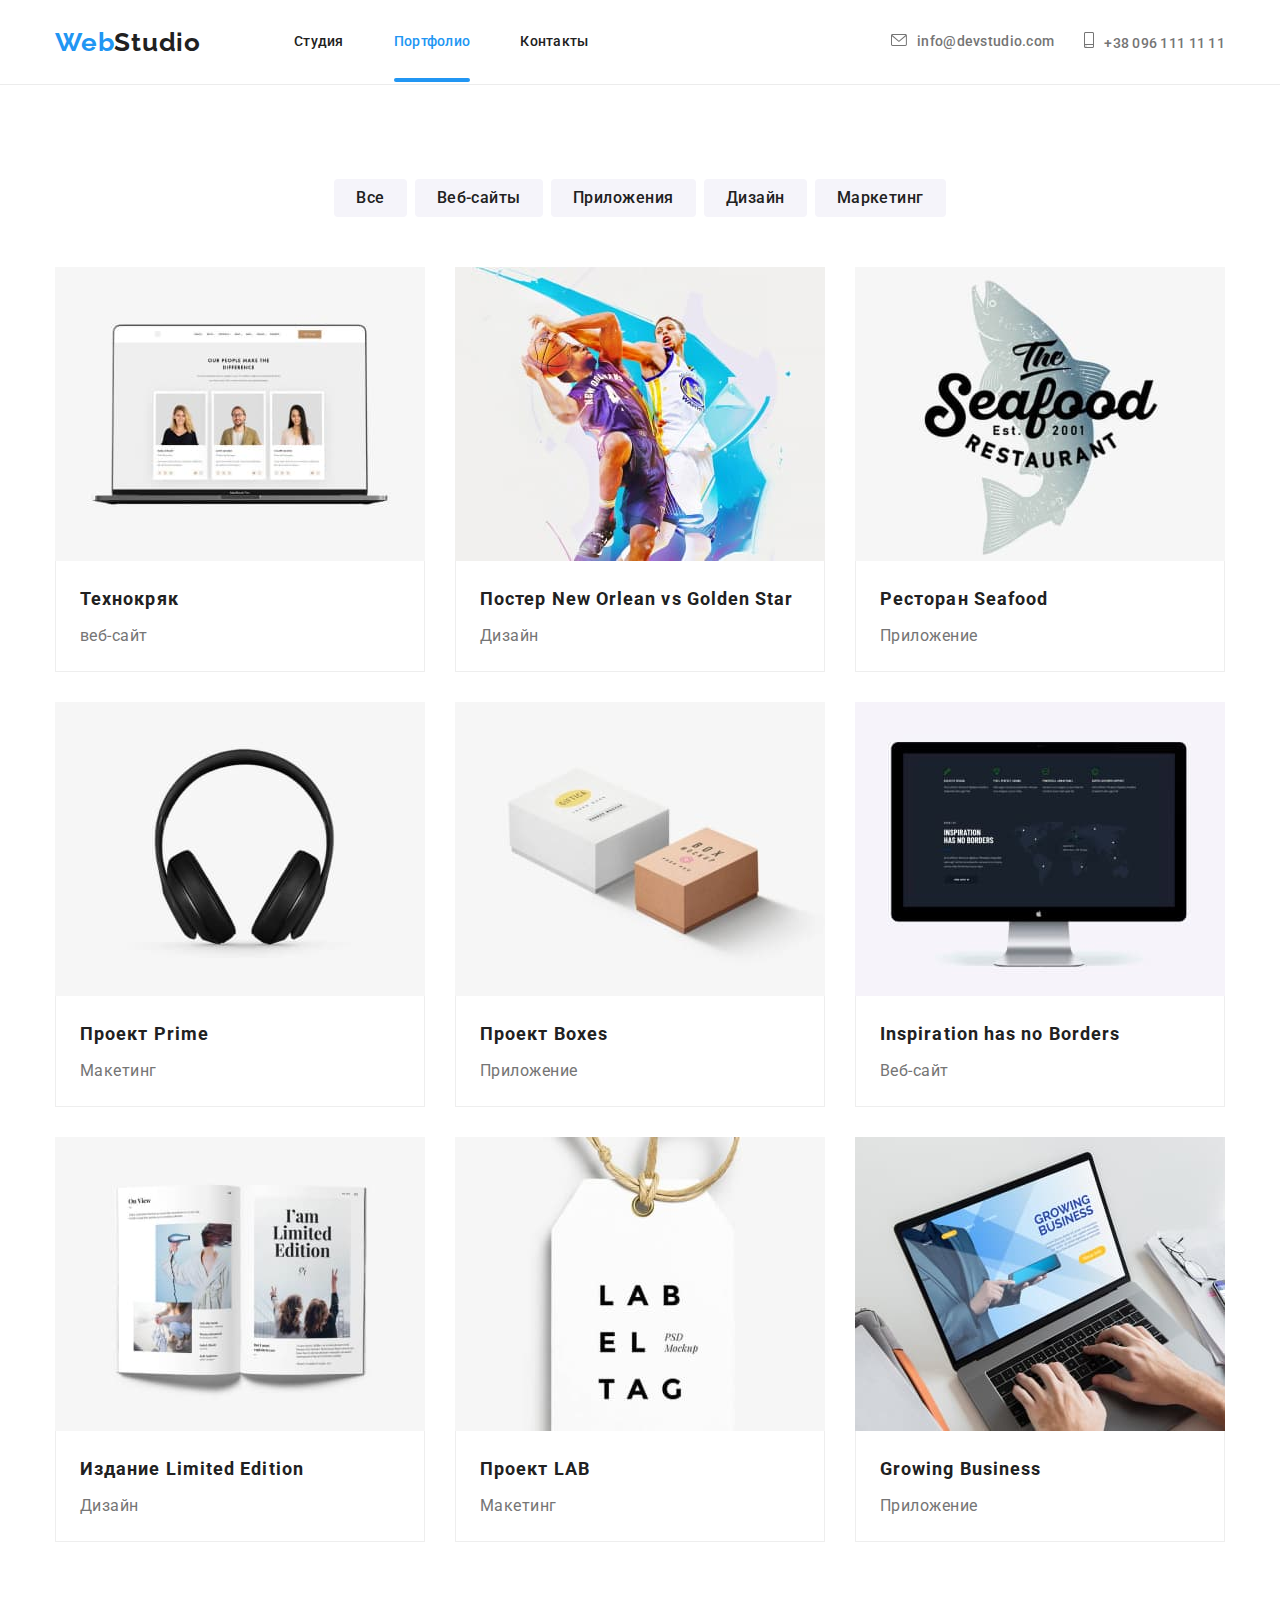
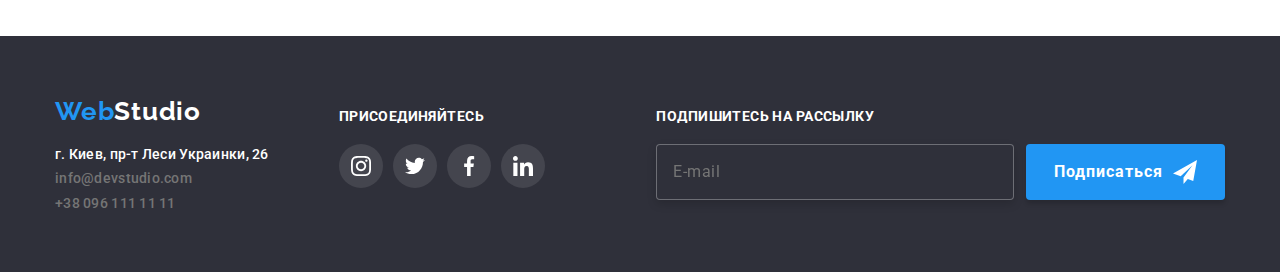
==== portfolio.html @ 9b8e06cc "добавил структуру САСС без стилей с переменными и настройками" ====
<!DOCTYPE html>
<html lang="ru">

<head>
    <meta charset="UTF-8">
    <meta name="viewport" content="width=device-width, initial-scale=1.0">
    <link rel="stylesheet" href="https://cdnjs.cloudflare.com/ajax/libs/modern-normalize/1.0.0/modern-normalize.min.css">
    <link rel="stylesheet" href="./css/styles.css">
    <link href="https://fonts.googleapis.com/css2?family=Roboto:wght@400;500;700;900&display=swap "
        rel="stylesheet">
    <link href="https://fonts.googleapis.com/css2?family=Raleway:wght@700&family=Roboto:wght@400;500;700;900&display=swap"
        rel="stylesheet">
    <title>WebStudio-portfolio</title>
</head>
<body>
    <header class="header-page">
        <div class="conteiner main-nav">
            <a href="" class="logo-web">Web<span class="logo-studio">Studio</span>
            </a>
            <nav class="nav-header">
                <ul class="nav-list">
                    <li class="item"><a class="link" href="./index.html">Студия</a></li>
                    <li class="item"><a class="link current" href="./portfolio.html">Портфолио</a></li>
                    <li class="item"><a class="link" href="">Контакты</a></li>
                </ul>
            </nav>
            <address class="address-header">
                <ul class="address-list-up">
                    <li class="item">
                        <a class="link link-mail" href="mailto:info@devstudio.com">
                            <svg class="svg-mail" width="16" height="12">
                                <use href="./icons/symbol-defs.svg#icon-envelope-1"></use>
                            </svg>info@devstudio.com
                        </a>
                    </li>
                    <li class="item">
                        <a class="link link-phone" href="tel:+380961111111">
                            <svg class="svg-phone" width="10" height="16">
                                <use href="./icons/symbol-defs.svg#icon-smartphone"></use>
                            </svg>+38 096 111 11 11
                        </a>
                    </li>
                </ul>
            </address>
        </div>
    </header>
    <main class="main-portfolio">
        <section class="section-portfolio">
            <div class="conteiner buttons">
                <h1 class="visually-hidden">Портфолио</h1>
                <ul class="btn-portfolio">
                    <li class="line-btns"><button class="btn-link" type="submit">Все</button></li>
                    <li class="line-btns"><button class="btn-link" type="submit">Веб-сайты</button></li>
                    <li class="line-btns"><button class="btn-link" type="submit">Приложения</button></li>
                    <li class="line-btns"><button class="btn-link" type="submit">Дизайн</button></li>
                    <li class="line-btns"><button class="btn-link" type="submit">Маркетинг</button></li>
                </ul>
            </div>
        
            <div class="conteiner cards">            
                <h2 class="visually-hidden">Наименование портфолио</h2>
                <ul class="portfolio-list">
                    <li class="portfolio-card">
                        <a class="card-link" href="">
                            <div class="activ-box">
                                <img src="./images/card-1.jpg" alt="технокряк" width="370" height="294">
                                <p class="img-text">Технокряк это современная площадка распространения коронавируса. Компании используют эту платформу для цифрового
                                    шпионажа и атак на защищённые сервера конкурентов.</p>
                            </div>
                            <div class="conteiner">
                                <h3 class="card-name">Технокряк</h3>
                                <p class="card-class">веб-сайт</p>
                            </div>
                        </a>
                    </li>
                    <li class="portfolio-card">
                        <a class="card-link" href="">
                            <div class="activ-box">
                                <img src="./images/card-2.jpg" alt="постер" width="370" height="294">
                                <p class="img-text">Технокряк это современная площадка распространения коронавируса. Компании используют эту платформу для цифрового
                                    шпионажа и атак на защищённые сервера конкурентов.</p>                                
                            </div>
                            <div class="conteiner">
                                <h3 class="card-name">Постер New Orlean vs Golden Star</h3>
                                <p class="card-class">Дизайн</p>
                            </div>
                        </a>
                    </li>
                    <li class="portfolio-card">
                        <a class="card-link" href="">
                            <div class="activ-box">
                                <img src="./images/card-3.jpg" alt="ресторан" width="370" height="294">
                                <p class="img-text">Технокряк это современная площадка распространения коронавируса. Компании используют эту платформу для цифрового
                                    шпионажа и атак на защищённые сервера конкурентов.</p>                                
                            </div>
                            <div class="conteiner">
                                <h3 class="card-name">Ресторан Seafood</h3>
                                <p class="card-class">Приложение</p>
                            </div>
                        </a>
                    </li>
                    <li class="portfolio-card">
                        <a class="card-link" href="">
                            <div class="activ-box">
                                <img src="./images/card-4.jpg" alt="проект-прайм" width="370" height="294">
                                <p class="img-text">Технокряк это современная площадка распространения коронавируса. Компании используют эту платформу для цифрового
                                        шпионажа и атак на защищённые сервера конкурентов.</p>                                
                            </div>
                            <div class="conteiner">
                                <h3 class="card-name">Проект Prime</h3>
                                <p class="card-class">Макетинг</p>
                            </div>
                        </a>
                    </li>
                    <li class="portfolio-card">
                        <a class="card-link" href="">
                            <div class="activ-box">
                                <img src="./images/card-5.jpg" alt="проект боксы" width="370" height="294">
                                <p class="img-text">Технокряк это современная площадка распространения коронавируса. Компании используют эту платформу для цифрового
                                        шпионажа и атак на защищённые сервера конкурентов.</p>                                
                            </div>
                            <div class="conteiner">
                                <h3 class="card-name">Проект Boxes</h3>
                                <p class="card-class">Приложение</p>
                            </div>
                        </a>
                    </li>
                    <li class="portfolio-card">
                        <a class="card-link" href="">
                            <div class="activ-box">
                                <img src="./images/card-6.jpg" alt="у вдохновения нет границ" width="370" height="294">
                                <p class="img-text">Технокряк это современная площадка распространения коронавируса. Компании используют эту платформу для цифрового
                                        шпионажа и атак на защищённые сервера конкурентов.</p>                                
                            </div>
                            <div class="conteiner">
                                <h3 class="card-name">Inspiration has no Borders</h3>
                                <p class="card-class">Веб-сайт</p>
                            </div>
                        </a>
                    </li>
                    <li class="portfolio-card">
                        <a class="card-link" href="">
                            <div class="activ-box">
                                <img src="./images//card-7.jpg" alt="ограниченое издание" width="370" height="294">
                                <p class="img-text">Технокряк это современная площадка распространения коронавируса. Компании используют эту платформу для цифрового
                                        шпионажа и атак на защищённые сервера конкурентов.</p>                                
                            </div>
                            <div class="conteiner">
                                <h3 class="card-name">Издание Limited Edition</h3>
                                <p class="card-class">Дизайн</p>
                            </div>
                        </a>
                    </li>
                    <li class="portfolio-card">
                        <a class="card-link" href="">
                            <div class="activ-box">
                                <img src="./images/card-8.jpg" alt="проект леб" width="370" height="294">
                                <p class="img-text">Технокряк это современная площадка распространения коронавируса. Компании используют эту платформу для цифрового
                                  шпионажа и атак на защищённые сервера конкурентов.</p>                                
                            </div>
                            <div class="conteiner">
                                <h3 class="card-name">Проект LAB</h3>
                                <p class="card-class">Макетинг</p>
                            </div>
                        </a>
                    </li>
                    <li class="portfolio-card">
                        <a class="card-link" href="">
                            <div class="activ-box">
                                <img src="./images/card-9.jpg" alt="растущий бизнес" width="370" height="294">
                                <p class="img-text">Технокряк это современная площадка распространения коронавируса. Компании используют эту платформу для цифрового
                                 шпионажа и атак на защищённые сервера конкурентов.</p>                                
                            </div>
                            <div class="conteiner">
                                <h3 class="card-name">Growing Business</h3>
                                <p class="card-class">Приложение</p>
                            </div>
                        </a>
                    </li>            
                </ul>
            </div>        
        </section>
    </main>
    <footer class="footer-page">
        <div class="conteiner underground">
            <div class="footer-address">
                <a href="" class="logo-web">Web<span class="footer-logo-studio">Studio</span>
                </a>
                <address>
                    <ul class="address-list">
                        <li class="item"><a class="link map" href="">г. Киев, пр-т Леси Украинки, 26</a></li>
                        <li class="item"><a class="link" href="mailto:info@devstudio.com">info@devstudio.com</a></li>
                        <li class="item"><a class="link" href="tel:+380961111111">+38 096 111 11 11</a></li>
                    </ul>
                </address>
            </div>
            <div class="join">
                <b class="invitation">Присоединяйтесь</b>
                <ul class="social-list">
                    <li class="social-item">
                        <a class="social-link-footer" href="">
                            <svg class="social-icons" width="20" height="20">
                                <use href="./icons/symbol-defs.svg#icon-instagram-2"></use>
                            </svg>
                        </a>
                    </li>
                    <li class="social-item">
                        <a class="social-link-footer" href="">
                            <svg class="social-icons" width="20" height="20">
                                <use href="./icons/symbol-defs.svg#icon-twitter-2"></use>
                            </svg>
                        </a>
                    </li>
                    <li class="social-item">
                        <a class="social-link-footer" href="">
                            <svg class="social-icons" width="20" height="20">
                                <use href="./icons/symbol-defs.svg#icon-facebook-2"></use>
                            </svg>
                        </a>
                    </li>
                    <li class="social-item">
                        <a class="social-link-footer" href="">
                            <svg class="social-icons" width="20" height="20">
                                <use href="./icons/symbol-defs.svg#icon-linkedin-2"></use>
                            </svg>
                        </a>
                    </li>
                </ul>
            </div>
            <form action="" class="footer-form" method="">
                <label for="footer-email"><b class="invitation">Подпишитесь на рассылку</b></label>
                <div class="footer-box-send">
                    <input type="email" name="footer-email" id="footer-email" placeholder="E-mail">
                    <button type="submit" class="btn-send">Подписаться
                        <svg class="send-icon" width="24" height="24">
                            <use href="./icons/symbol-defs.svg#icon-send"></use>
                        </svg>
                    </button>
                </div>
            </form>
        </div>
    </footer>
</body>

</html>
---- css/styles.css ----
* {
  margin: 0;
  padding: 0;
}
a {
  text-decoration: none;
}
ul {
  padding: 0;
  margin: 0;
  list-style: none;
}

img {
  display: block;
  max-width: 100%;
  height: auto;
}

body {
  font-family: "Roboto", sans-serif;
  font-weight: 400;
  font-style: normal;
  background: var(--text-color-white);
}
:root {
  --text-color-white: #ffffff;
  --text-color-black: #212121;
  --text-color-grey: #757575;
  --text-color-accent: #2196f3;
  --background-central-body: #e5e5e5;
  --background-footer: #2f303a;
  --icon-color: #afb1b8;
  --secondary-bg-color: #f5f4fa;
  --timing-function: 250ms cubic-bezier(0.4, 0, 0.2, 1);
}

.conteiner {
  width: 1200px;
  margin-left: auto;
  margin-right: auto;
  padding-left: 15px;
  padding-right: 15px;
  /* outline: 2px solid tomato; */
}

/* header */

.header-page {
  display: flex;
  background: var(--text-color-white);
  border-bottom: 1px solid #ececec;
}
.main-nav {
  display: flex;
  align-items: center;
}

/* navigatsiya */

.nav-list {
  display: flex;
  margin-left: 93px;
}
.nav-list .link:hover,
.nav-list .link:focus {
  color: var(--text-color-accent);
  transition: var(--timing-function);
}
.item {
  display: block;
}
.nav-list .item {
  position: relative;
}
.nav-list .item:not(:last-child) {
  margin-right: 50px;
}
.nav-list .link {
  display: block;
  padding-top: 32px;
  padding-bottom: 32px;
  color: var(--text-color-black);
  font-family: "Roboto", sans-serif;
  font-weight: 500;
  font-size: 14px;
  line-height: 1.14;
  letter-spacing: 0.02em;
}
.nav-list .current {
  color: var(--text-color-accent);
}
.nav-list .current::after {
  content: "";
  position: absolute;
  bottom: 0;
  left: 0;
  width: 100%;
  height: 4px;
  background: #2196f3;
  border-radius: 2px;
}

/* adresnaya */

.address-header {
  margin-left: auto;
}
.address-list-up {
  display: flex;
  align-items: center;
}

.address-list-up .item:not(:last-child) {
  margin-right: 30px;
}
.address-list-up .link {
  padding-top: 32px;
  padding-bottom: 32px;
}
.address-list .link,
.address-list-up .link {
  display: block;
  color: var(--text-color-grey);
  font-family: "Roboto", sans-serif;
  font-weight: 500;
  font-style: normal;
  font-size: 14px;
  line-height: 1.14;
  letter-spacing: 0.02em;
}
.address-list-up .link:hover,
.address-list-up .link:focus {
  color: var(--text-color-accent);
  transition: var(--timing-function);
  font-style: normal;
}
.svg-mail,
.svg-phone {
  padding: 0;
  border: none;
  fill: currentColor;
  margin-right: 10px;
  vertical-align: auto;
}

/* footer */

.footer-page {
  display: flex;
  background: var(--background-footer);
  padding-top: 60px;
  padding-bottom: 60px;
}
.underground {
  display: flex;
}
.logo-web {
  font-family: "Raleway", sans-serif;
  font-weight: bold;
  font-size: 26px;
  line-height: 1.19;
  color: var(--text-color-accent);
  letter-spacing: 0.03em;
}
.logo-studio {
  font-family: "Raleway", sans-serif;
  font-weight: bold;
  font-size: 26px;
  line-height: 1.19;
  color: var(--text-color-black);
  letter-spacing: 0.03em;
}
.footer-address .logo-web {
  display: block;
  margin-bottom: 20px;
}
.invitation {
  display: inline-block;
  margin-bottom: 20px;
  padding-top: 12px;
  color: var(--text-color-white);
  font-family: Roboto;
  font-weight: 700;
  font-style: normal;
  font-size: 14px;
  line-height: 1.17;
  letter-spacing: 0.03em;
  text-transform: uppercase;
}
.social-list {
  display: flex;
  justify-content: space-between;
  width: 206px;
}

.social-link-footer {
  display: flex;
  justify-content: center;
  align-items: center;
  width: 44px;
  height: 44px;
  color: var(--text-color-white);
  background-color: rgba(255, 255, 255, 0.1);
  border-radius: 50%;
}
.social-link-footer:hover,
.social-link-footer:focus {
  transition: var(--timing-function);
  background: var(--text-color-accent);
}
.social-icons {
  fill: currentColor;
}

.address-list .item:not(:last-child) {
  margin-bottom: 9px;
}
.address-list .map {
  color: #ffffff;
}
.footer-logo-studio {
  font-family: "Raleway", sans-serif;
  font-weight: bold;
  font-size: 26px;
  line-height: 1.19;
  color: var(--text-color-white);
  letter-spacing: 0.03em;
}
.footer-address {
  margin-right: 70px;
}
.footer-form {
  margin-left: auto;
  display: flex;
  flex-direction: column;
}
.footer-box-send {
  display: flex;
}
.btn-send {
  display: flex;
  text-align: center;
  align-items: center;
  margin-left: 12px;
  padding: 13px 28px;
  background: var(--text-color-accent);
  box-shadow: 0px 4px 4px rgba(0, 0, 0, 0.15);
  border-radius: 4px;
  border: none;
  color: var(--text-color-white);
  font-family: Roboto;
  font-style: normal;
  font-weight: bold;
  font-size: 16px;
  line-height: 1.87;
  letter-spacing: 0.06em;
}
.btn-send:hover {
  transition: transform var(--timing-function);
  background-color: #188ce8;
}
.send-icon {
  fill: var(--text-color-white);
  margin-left: 10px;
}
.footer-box-send input {
  display: flex;
  width: 358px;
  padding: 15px 16px;
  border: 1px solid rgba(255, 255, 255, 0.3);
  box-sizing: border-box;
  filter: drop-shadow(0px 4px 4px rgba(0, 0, 0, 0.15));
  border-radius: 4px;
  font-family: Roboto;
  font-style: normal;
  font-weight: normal;
  font-size: 16px;
  line-height: 1.25;
  align-items: center;
  letter-spacing: 0.03em;
  color: rgba(255, 255, 255, 0.6);
  background-color: var(--background-footer);
}
/* hero */

.hero {
  /* max-width: 1600px; */
  height: 600px;
  background: #2f303a;
  background-image: linear-gradient(
      to right,
      rgba(47, 48, 58, 0.4),
      rgba(47, 48, 58, 0.4)
    ),
    url(../images/hero-bg.jpg);
  background-size: cover;
  background-repeat: no-repeat;
  background-position: center;
}
.hero > .conteiner {
  text-align: center;
  height: 600px;
  padding-top: 200px;
  padding-bottom: 200px;
}
.hero-titel {
  font-weight: 900;
  font-size: 44px;
  line-height: 1.36;
  color: var(--text-color-white);
  margin-bottom: 30px;
  letter-spacing: 0.06em;
  text-transform: uppercase;
}
.hero-but {
  font-weight: bold;
  font-size: 16px;
  line-height: 1.87;
  text-align: center;
  letter-spacing: 0.06em;
  color: rgba(255, 255, 255, 1);
  padding: 10px 32px;
  background-color: var(--text-color-accent);
  box-shadow: 0px 4px 4px rgba(0, 0, 0, 0.15);
  border-radius: 4px;
  border: none;
}
.hero-but:hover {
  transition: var(--timing-function);
  color: var(--text-color-black);
  background: #f5f4fa;
  border: none;
  border-radius: 4px;
}

/* central content */
.about {
  background: var(--text-color-white);
}
.about > .conteiner {
  padding-top: 94px;
}
.about-list {
  display: flex;
  justify-content: space-between;
}
.about-icons {
  background-color: var(--secondary-bg-color);
  margin-bottom: 30px;
  height: 120px;
  display: flex;
  align-items: center;
  justify-content: center;
}
.about-properties {
  margin-bottom: 10px;
  width: 270px;
  font-weight: bold;
  font-size: 14px;
  line-height: 1.14;
  letter-spacing: 0.03em;
  text-transform: uppercase;
  color: var(--text-color-black);
}
.properties {
  width: 270px;
  font-weight: normal;
  font-size: 14px;
  line-height: 1.71;
  letter-spacing: 0.03em;
  color: var(--text-color-grey);
}
.visually-hidden {
  position: absolute;
  width: 1px;
  height: 1px;
  margin: -1px;
  border: 0;
  padding: 0;
  white-space: nowrap;
  clip-path: inset(100%);
  clip: rect(0 0 0 0);
  overflow: hidden;
}

.working {
  background: var(--text-color-white);
}
.working-list-img {
  display: flex;
  justify-content: space-between;
}
.working-item {
  position: relative;
}
.line-name {
  position: absolute;
  bottom: 0;
  width: 100%;
  padding: 27px 15px;
  background: rgba(47, 48, 58, 0.8);
}
.line-name h3 {
  font-style: normal;
  font-weight: bold;
  font-size: 14px;
  line-height: 1.14;
  text-align: center;
  letter-spacing: 0.03em;
  text-transform: uppercase;
  color: #ffffff;
}
.working > .conteiner {
  padding-top: 94px;
  padding-bottom: 94px;
}
.section-name {
  padding-bottom: 50px;
  color: var(--text-color-black);
  font-weight: 500;
  font-size: 36px;
  line-height: 1.16;
  text-align: center;
  letter-spacing: 0.03em;
}
.team-card {
  background: var(--text-color-white);
  box-shadow: 0px 1px 3px rgba(0, 0, 0, 0.12), 0px 1px 1px rgba(0, 0, 0, 0.14),
    0px 2px 1px rgba(0, 0, 0, 0.2);
  border-radius: 0px 0px 4px 4px;
  width: 270px;
}
.team-list {
  display: flex;
  justify-content: space-between;
}
.content-card > h3 {
  margin-bottom: 10px;
  font-weight: 500;
  font-size: 16px;
  line-height: 1.18;
  text-align: center;
  letter-spacing: 0.03em;
  color: var(--text-color-black);
}
.content-card > p {
  margin-bottom: 16px;
  font-weight: normal;
  font-size: 16px;
  line-height: 1.18;
  text-align: center;
  letter-spacing: 0.03em;
  color: var(--text-color-grey);
}
.team {
  background: #f5f4fa;
}
.content-card {
  padding: 30px 32px;
}
.social-list-card {
  display: flex;
  justify-content: space-between;
}
.social-link {
  display: flex;
  justify-content: center;
  align-items: center;
  width: 44px;
  height: 44px;
  color: var(--icon-color);
  border-radius: 50%;
}
.social-item .social-link:hover,
.social-item .social-link:focus {
  transition: var(--timing-function);
  background: var(--text-color-accent);
  color: var(--text-color-white);
}
.svg-link-card {
  fill: currentColor;
}
.svg-link-card:hover {
  transition: var(--timing-function);
  fill: currentColor;
}
.team .conteiner {
  padding-bottom: 94px;
  padding-top: 94px;
}

/* our clients */

.clients {
  background: var(--text-color-white);
  width: 100%;
}
.clients .conteiner {
  padding-bottom: 94px;
  padding-top: 94px;
}

/* clients */

.list-clients {
  display: flex;
  flex-wrap: wrap;
}
.item-clients {
  width: 170px;
  height: 90px;
  margin-right: 30px;
}
.item-clients:last-child {
  margin-right: 0px;
}
.link-clients {
  display: flex;
  align-items: center;
  justify-content: center;
  width: 100%;
  height: 100%;
  color: var(--icon-color);
  border: 1px solid var(--icon-color);
  border-radius: 4px;
}
.link-clients:hover,
.link-clients:focus {
  transition: var(--timing-function);
  color: var(--text-color-accent);
  border: 1px solid var(--text-color-accent);
}
.clients-ikon {
  fill: currentColor;
}

/* portfolio pege */

.main-portfolio {
  background: var(--text-color-white);
}
.buttons {
  padding-top: 94px;
  padding-bottom: 50px;
}
.cards {
  padding-bottom: 94px;
}

/* conteiner buttons */

.btn-portfolio {
  display: flex;
  justify-content: center;
}
.line-btns:not(:last-child) {
  margin-right: 8px;
}
.btn-link {
  display: inline-block;
  font-family: Roboto;
  font-style: normal;
  background: #f5f4fa;
  padding: 6px 22px;
  border: none;
  border-radius: 4px;
  font-weight: 500;
  font-size: 16px;
  line-height: 1.62;
  text-align: center;
  letter-spacing: 0.03em;
  color: var(--text-color-black);
}
.btn-link:hover {
  background: #2196f3;
  box-shadow: 0px 3px 1px rgba(0, 0, 0, 0.1), 0px 1px 2px rgba(0, 0, 0, 0.08),
    0px 2px 2px rgba(0, 0, 0, 0.12);
  transition: var(--timing-function);
  border-radius: 4px;
  font-weight: 500;
  font-size: 16px;
  line-height: 1.62;
  text-align: center;
  letter-spacing: 0.03em;
  color: var(--text-color-white);
}

/* conteiner-card */

.portfolio-list {
  position: relative;
  display: flex;
  flex-wrap: wrap;
  margin: -15px;
}
.portfolio-card {
  margin: 15px;
}
.portfolio-card:hover,
.portfolio-card:focus {
  transition: var(--timing-function);
  box-shadow: 0px 1px 1px rgba(0, 0, 0, 0.12), 0px 4px 4px rgba(0, 0, 0, 0.06),
    1px 4px 6px rgba(0, 0, 0, 0.16);
}

.portfolio-card .conteiner {
  background: #ffffff;
  border-left: 1px solid #eeeeee;
  border-bottom: 1px solid #eeeeee;
  border-right: 1px solid #eeeeee;
  width: 370px;
  padding: 20px 24px;
  margin: 0px;
}

.activ-box .img-text {
  position: absolute;
  transform: translateY(100%);
  transition: transform var(--timing-function);
  top: 0;
  left: 0;
  width: 100%;
  height: 100%;
  opacity: 0;
  padding: 63px 24px;
  margin: 0;
  font-family: Roboto;
  font-style: normal;
  font-weight: normal;
  font-size: 18px;
  line-height: 1.55;
  letter-spacing: 0.03em;
  color: #ffffff;
  background-color: rgba(33, 150, 243, 0.9);
}
.activ-box {
  display: block;
  position: relative;
  overflow: hidden;
}
.conteiner > .card-name {
  font-weight: bold;
  font-size: 18px;
  line-height: 2;
  letter-spacing: 0.06em;
  color: var(--text-color-black);
  margin-bottom: 4px;
}
.conteiner > .card-class {
  font-weight: normal;
  font-size: 16px;
  line-height: 1.87;
  letter-spacing: 0.03em;
  color: var(--text-color-grey);
}
.card-link:hover .img-text {
  transform: translateY(0);
  overflow: hidden;
  opacity: 1;
  transition: transform var(--timing-function);
}
.card-link .conteiner {
  position: relative;
}

/* modal-windows */

.backdrop {
  position: fixed;
  top: 0;
  left: 0;

  background: rgba(0, 0, 0, 0.2);
  width: 100%;
  height: 100%;
}
.backdrop.is-hidden {
  opacity: 0;
  pointer-events: none;
}
.modal {
  display: flex;
  flex-direction: column;
  position: absolute;
  top: 50%;
  left: 50%;
  transform: translate(-50%, -50%);
  min-width: 528px;
  min-height: 581px;
  padding: 40px;
  background: #ffffff;
  box-shadow: 0px 1px 3px rgba(0, 0, 0, 0.12), 0px 1px 1px rgba(0, 0, 0, 0.14),
    0px 2px 1px rgba(0, 0, 0, 0.2);
  border-radius: 4px;
}
.modal-form {
  margin-bottom: 12px;
  font-weight: bold;
  font-size: 20px;
  line-height: 23px;
  text-align: center;
  letter-spacing: 0.03em;
  color: var(--text-color-black);
}
.form-item {
  display: flex;
  flex-direction: column;
}
.item-input:focus,
.box-comment:focus {
  transition: transform var(--timing-function);
  outline-color: var(--text-color-accent);
}
.item-input:focus + .modal-icon {
  transition: transform var(--timing-function);
  fill: var(--text-color-accent);
}
.box-icon {
  position: relative;
}
.modal-icon {
  position: absolute;
  top: 21px;
  left: 21px;
  transform: translate(-50%, -50%);
  fill: var(--text-color-black);
  cursor: pointer;
}
.form-item label {
  display: block;
  margin-bottom: 4px;
  font-family: Roboto;
  font-style: normal;
  font-weight: normal;
  font-size: 12px;
  line-height: 14px;
  letter-spacing: 0.01em;
  color: var(--text-color-grey);
}
.box-icon input {
  display: block;
  width: 100%;
  margin-bottom: 10px;
  padding: 12px 42px;
  border: 1px solid rgba(33, 33, 33, 0.2);
  box-sizing: border-box;
  border-radius: 4px;
  cursor: pointer;
}
.form-item textarea {
  padding: 12px 16px;
  margin-bottom: 20px;
  border: 1px solid rgba(33, 33, 33, 0.2);
  box-sizing: border-box;
  border-radius: 4px;
  cursor: pointer;
}

.label-name-check > input {
  margin-right: 9px;
  cursor: pointer;
}
.label-name-check {
  display: inline-flex;
  align-items: center;
  text-align: center;
  font-family: Roboto;
  font-style: normal;
  font-weight: normal;
  font-size: 14px;
  line-height: 1.71;
  letter-spacing: 0.03em;
  color: var(--text-color-grey);
}
.agreement {
  text-align: center;
  font-family: Roboto;
  font-style: normal;
  font-weight: normal;
  font-size: 14px;
  /* line-height: 1.71; */
  letter-spacing: 0.03em;
  margin-left: 5px;
  padding: 0;
  color: var(--text-color-accent);
  border-bottom: 1px solid var(--text-color-accent);
}
.modal .label-check {
  display: flex;
  align-items: center;
  text-align: center;
  margin-bottom: 30px;
  margin-left: auto;
  margin-right: auto;
}
.modal .btn-modal-send {
  padding: 10px 55px;
  margin-left: auto;
  margin-right: auto;
  width: 200px;
  font-style: normal;
  font-weight: bold;
  font-size: 16px;
  line-height: 1.87;
  display: flex;
  align-items: center;
  text-align: center;
  letter-spacing: 0.06em;
  color: var(--text-color-white);
  background: var(--text-color-accent);
  box-shadow: 0px 4px 4px rgba(0, 0, 0, 0.15);
  border-radius: 4px;
  cursor: pointer;
}
.btn-modal-send:hover {
  transition: transform var(--timing-function);
  background-color: #188ce8;
}
.btn-close {
  position: absolute;
  top: 23px;
  right: 23px;
  transform: translate(50%, -50%);
  width: 30px;
  height: 30px;
  background: #ffffff;
  border: 1px solid rgba(0, 0, 0, 0.1);
  border-radius: 50%;
  text-align: center;
  cursor: pointer;
}
.btn-close:hover > .x-icon {
  transition: transform var(--timing-function);
  fill: var(--text-color-accent);
}
.x-icon {
  fill: black;
  border: none;
  box-sizing: inherit;
}
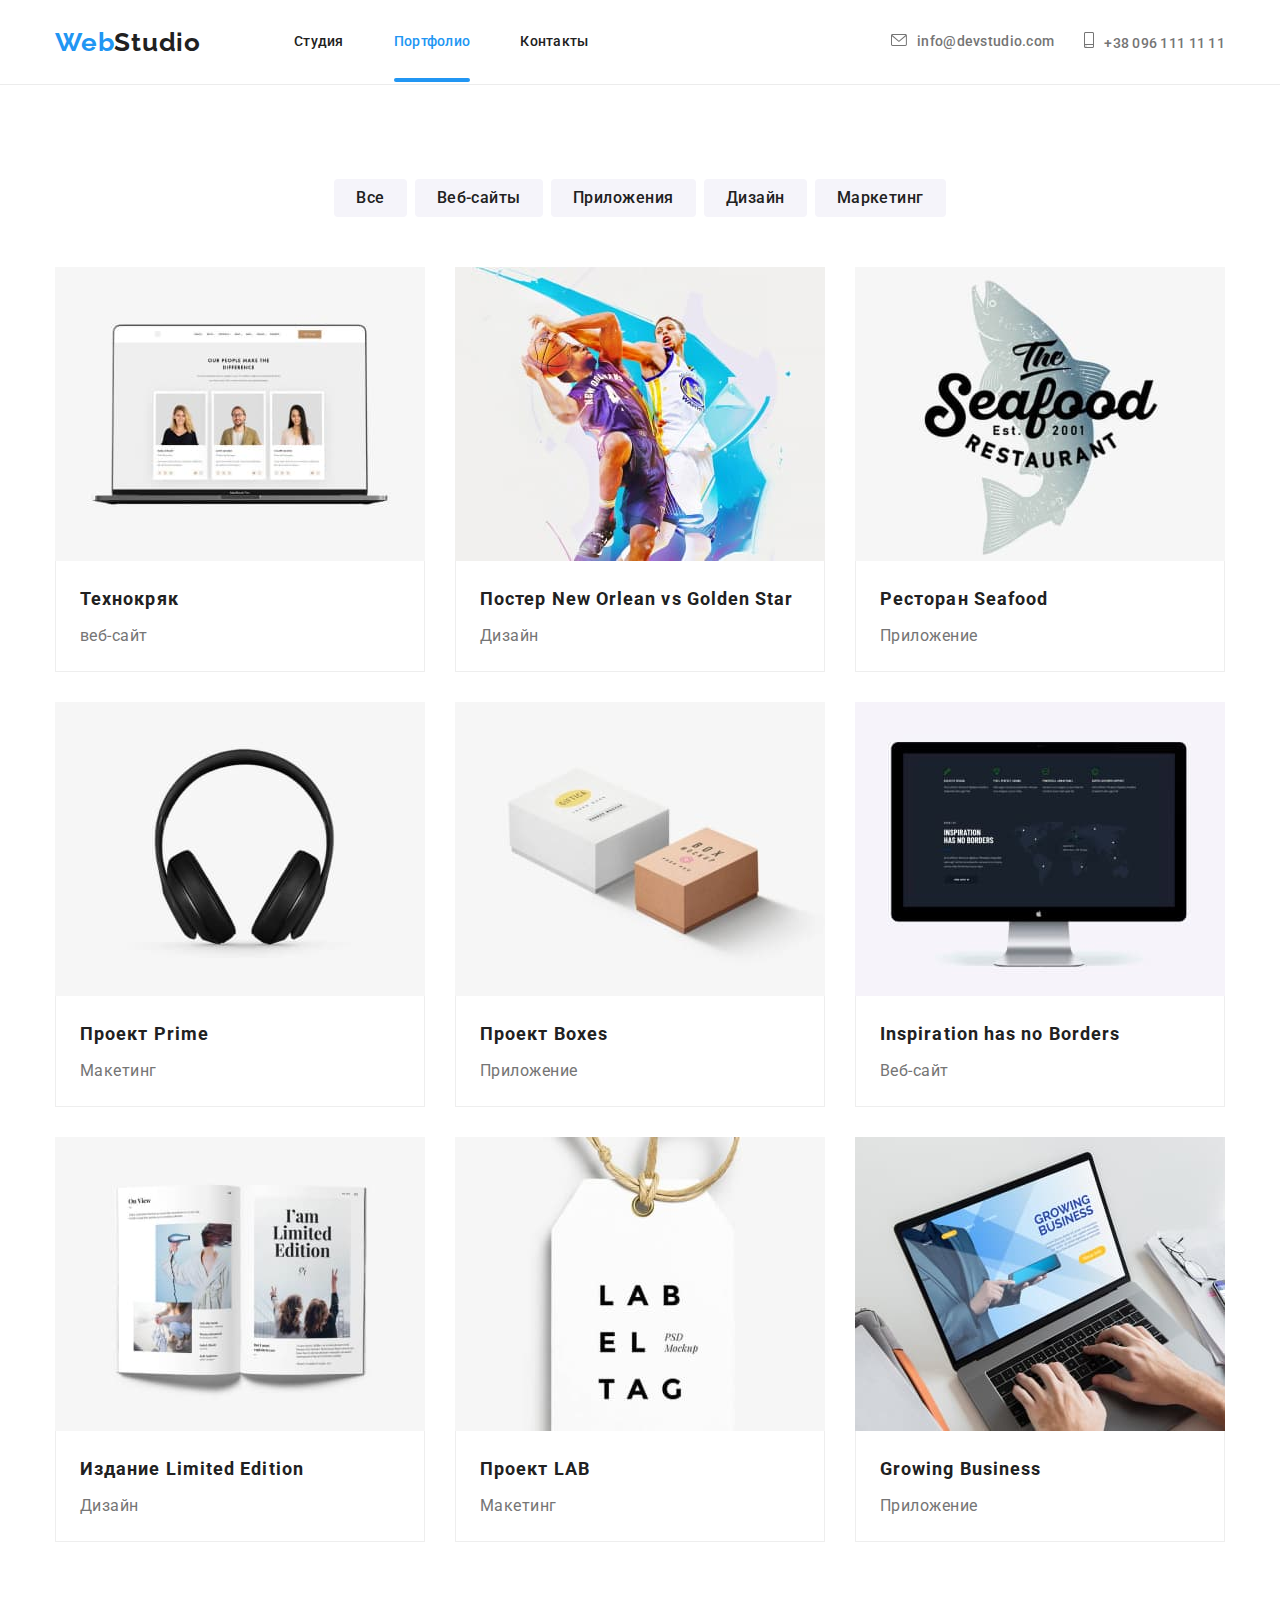
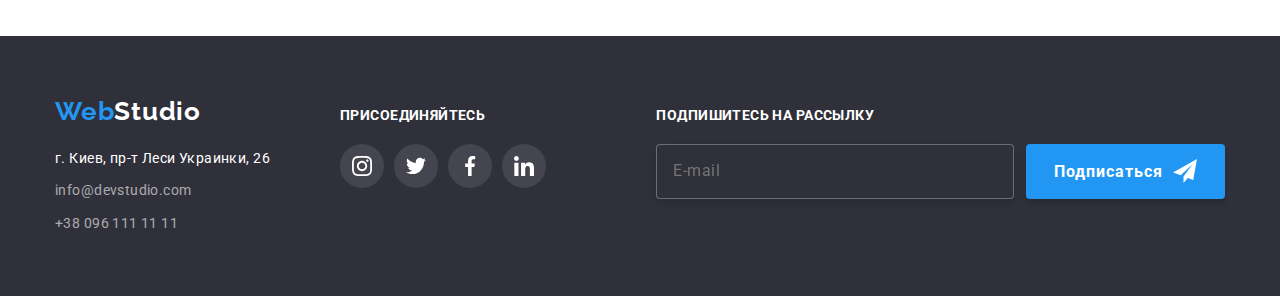
==== commit 69537617: "заполненый scss со структурой" ====
--- a/portfolio.html
+++ b/portfolio.html
@@ -5,7 +5,7 @@
     <meta charset="UTF-8">
     <meta name="viewport" content="width=device-width, initial-scale=1.0">
     <link rel="stylesheet" href="https://cdnjs.cloudflare.com/ajax/libs/modern-normalize/1.0.0/modern-normalize.min.css">
-    <link rel="stylesheet" href="./css/styles.css">
+    <link rel="stylesheet" href="./css/main.min.css">
     <link href="https://fonts.googleapis.com/css2?family=Roboto:wght@400;500;700;900&display=swap "
         rel="stylesheet">
     <link href="https://fonts.googleapis.com/css2?family=Raleway:wght@700&family=Roboto:wght@400;500;700;900&display=swap"
--- a/css/main.min.css
+++ b/css/main.min.css
@@ -0,0 +1,2 @@
+.visually-hidden{position:absolute;width:1px;height:1px;margin:-1px;border:0;padding:0;white-space:nowrap;-webkit-clip-path:inset(100%);clip-path:inset(100%);clip:rect(0 0 0 0);overflow:hidden}.hero-but,.btn-send,.modal .btn-modal-send{font-weight:bold;font-size:16px;line-height:1.87;text-align:center;-webkit-box-align:center;-ms-flex-align:center;align-items:center;letter-spacing:0.06em;color:#fff;background-color:#2196f3;border-radius:4px;border:none;-webkit-box-shadow:0px 4px 4px rgba(0,0,0,0.15);box-shadow:0px 4px 4px rgba(0,0,0,0.15)}.hero-but:hover,.btn-send:hover,.modal .btn-modal-send:hover{-webkit-transition:250ms cubic-bezier(0.4, 0, 0.2, 1);transition:250ms cubic-bezier(0.4, 0, 0.2, 1);background-color:#188ce8;border:none;cursor:pointer}.content-card>h3,.content-card>p{font-size:16px;line-height:1.18;text-align:center;letter-spacing:0.03em}*{margin:0;padding:0}a{text-decoration:none}ul{padding:0;margin:0;list-style:none}img{display:block;max-width:100%;height:auto}body{font-family:"Roboto", sans-serif;font-weight:400;font-style:normal;background:#fff}.section-name{padding-bottom:50px;color:#212121;font-weight:500;font-size:36px;line-height:1.16;text-align:center;letter-spacing:0.03em}.conteiner{width:1200px;margin-left:auto;margin-right:auto;padding-left:15px;padding-right:15px}.header-page{display:-webkit-box;display:-ms-flexbox;display:flex;background:#fff;border-bottom:1px solid #ececec}.main-nav{display:-webkit-box;display:-ms-flexbox;display:flex;-webkit-box-align:center;-ms-flex-align:center;align-items:center}.nav-list{display:-webkit-box;display:-ms-flexbox;display:flex;margin-left:93px}.nav-list .link:hover,.nav-list .link:focus{color:#2196f3;-webkit-transition:250ms cubic-bezier(0.4, 0, 0.2, 1);transition:250ms cubic-bezier(0.4, 0, 0.2, 1)}.item{display:block}.nav-list .item{position:relative}.nav-list .item:not(:last-child){margin-right:50px}.nav-list .link{display:block;padding-top:32px;padding-bottom:32px;font-weight:500;font-style:normal;font-size:14px;line-height:1.14;letter-spacing:0.02em;color:#212121}.nav-list .current{color:#2196f3}.nav-list .current::after{content:"";position:absolute;bottom:0;left:0;width:100%;height:4px;background:#2196f3;border-radius:2px}.address-header{margin-left:auto}.address-list-up{display:-webkit-box;display:-ms-flexbox;display:flex;-webkit-box-align:center;-ms-flex-align:center;align-items:center}.address-list-up .item:not(:last-child){margin-right:30px}.address-list-up .link{display:block;padding-top:32px;padding-bottom:32px;font-weight:500;font-style:normal;font-size:14px;line-height:1.14;letter-spacing:0.02em;color:#757575}.address-list-up .link:hover,.address-list-up .link:focus{color:#2196f3;-webkit-transition:250ms cubic-bezier(0.4, 0, 0.2, 1);transition:250ms cubic-bezier(0.4, 0, 0.2, 1);font-style:normal}.svg-mail,.svg-phone{padding:0;border:none;fill:currentColor;margin-right:10px;vertical-align:auto}.logo-web{font-family:"Raleway", sans-serif;font-weight:bold;font-size:26px;line-height:1.19;color:#2196f3;letter-spacing:0.03em}.logo-studio{font-family:"Raleway", sans-serif;font-weight:bold;font-size:26px;line-height:1.19;color:#212121;letter-spacing:0.03em}.footer-address .logo-web{display:block;margin-bottom:20px}.footer-logo-studio{font-family:"Raleway", sans-serif;font-weight:bold;font-size:26px;line-height:1.19;color:#fff;letter-spacing:0.03em}.hero{height:600px;background:#2f303a;background-image:-webkit-gradient(linear, left top, right top, from(rgba(47,48,58,0.4)), to(rgba(47,48,58,0.4))),url(../images/hero-bg.jpg);background-image:linear-gradient(to right, rgba(47,48,58,0.4), rgba(47,48,58,0.4)),url(../images/hero-bg.jpg);background-size:cover;background-repeat:no-repeat;background-position:center}.hero>.conteiner{text-align:center;height:600px;padding-top:200px;padding-bottom:200px}.hero-titel{font-weight:900;font-size:44px;line-height:1.36;color:#fff;margin-bottom:30px;letter-spacing:0.06em;text-transform:uppercase}.hero-but{padding:10px 32px}.about{background:#fff}.about>.conteiner{padding-top:94px}.about-list{display:-webkit-box;display:-ms-flexbox;display:flex;-webkit-box-pack:justify;-ms-flex-pack:justify;justify-content:space-between}.about-icons{background-color:#f5f4fa;margin-bottom:30px;height:120px;display:-webkit-box;display:-ms-flexbox;display:flex;-webkit-box-align:center;-ms-flex-align:center;align-items:center;-webkit-box-pack:center;-ms-flex-pack:center;justify-content:center}.about-properties{margin-bottom:10px;width:270px;font-weight:bold;font-size:14px;line-height:1.14;letter-spacing:0.03em;text-transform:uppercase;color:#212121}.properties{width:270px;font-weight:normal;font-size:14px;line-height:1.71;letter-spacing:0.03em;color:#757575}.working{background:var(--text-color-white)}.working-list-img{display:-webkit-box;display:-ms-flexbox;display:flex;-webkit-box-pack:justify;-ms-flex-pack:justify;justify-content:space-between}.working-item{position:relative}.line-name{position:absolute;bottom:0;width:100%;padding:27px 15px;background:rgba(47,48,58,0.8)}.line-name h3{font-style:normal;text-align:center;font-weight:bold;font-size:14px;line-height:1.14;letter-spacing:0.03em;text-transform:uppercase;color:#fff}.working>.conteiner{padding-top:94px;padding-bottom:94px}.team-card{background:#fff;-webkit-box-shadow:0px 1px 3px rgba(0,0,0,0.12),0px 1px 1px rgba(0,0,0,0.14),0px 2px 1px rgba(0,0,0,0.2);box-shadow:0px 1px 3px rgba(0,0,0,0.12),0px 1px 1px rgba(0,0,0,0.14),0px 2px 1px rgba(0,0,0,0.2);border-radius:0px 0px 4px 4px;width:270px}.team-list{display:-webkit-box;display:-ms-flexbox;display:flex;-webkit-box-pack:justify;-ms-flex-pack:justify;justify-content:space-between}.content-card>h3{margin-bottom:10px;font-weight:500;color:#212121}.content-card>p{margin-bottom:16px;font-weight:normal;color:#757575}.team{background:#f5f4fa}.content-card{padding:30px 32px}.social-list-card{display:-webkit-box;display:-ms-flexbox;display:flex;-webkit-box-pack:justify;-ms-flex-pack:justify;justify-content:space-between}.social-link{display:-webkit-box;display:-ms-flexbox;display:flex;-webkit-box-pack:center;-ms-flex-pack:center;justify-content:center;-webkit-box-align:center;-ms-flex-align:center;align-items:center;width:44px;height:44px;color:#afb1b8;border-radius:50%}.social-link:hover,.social-link:focus{-webkit-transition:250ms cubic-bezier(0.4, 0, 0.2, 1);transition:250ms cubic-bezier(0.4, 0, 0.2, 1);background:#2196f3;color:#fff}.svg-link-card{fill:currentColor}.svg-link-card:hover{-webkit-transition:250ms cubic-bezier(0.4, 0, 0.2, 1);transition:250ms cubic-bezier(0.4, 0, 0.2, 1);fill:currentColor}.team .conteiner{padding-bottom:94px;padding-top:94px}.clients{background:#fff;width:100%}.clients .conteiner{padding-bottom:94px;padding-top:94px}.list-clients{display:-webkit-box;display:-ms-flexbox;display:flex;-ms-flex-wrap:wrap;flex-wrap:wrap}.item-clients{width:170px;height:90px;margin-right:30px}.item-clients:last-child{margin-right:0px}.link-clients{display:-webkit-box;display:-ms-flexbox;display:flex;-webkit-box-align:center;-ms-flex-align:center;align-items:center;-webkit-box-pack:center;-ms-flex-pack:center;justify-content:center;width:100%;height:100%;color:#afb1b8;border:1px solid #afb1b8;border-radius:4px}.link-clients:hover,.link-clients:focus{-webkit-transition:250ms cubic-bezier(0.4, 0, 0.2, 1);transition:250ms cubic-bezier(0.4, 0, 0.2, 1);color:#2196f3;border:1px solid #2196f3}.clients-ikon{fill:currentColor}.footer-page{display:-webkit-box;display:-ms-flexbox;display:flex;background:#2f303a;padding-top:60px;padding-bottom:60px}.underground{display:-webkit-box;display:-ms-flexbox;display:flex}.address-list .link{font-style:normal;font-weight:normal;font-size:14px;line-height:1.71;letter-spacing:0.03em;color:rgba(255,255,255,0.6)}.invitation{display:inline-block;margin-bottom:20px;padding-top:12px;font-family:Roboto;font-style:normal;font-weight:bold;font-size:14px;line-height:1.14;letter-spacing:0.03em;text-transform:uppercase;color:#fff}.social-list{display:-webkit-box;display:-ms-flexbox;display:flex;-webkit-box-pack:justify;-ms-flex-pack:justify;justify-content:space-between;width:206px}.social-link-footer{display:-webkit-box;display:-ms-flexbox;display:flex;-webkit-box-pack:center;-ms-flex-pack:center;justify-content:center;-webkit-box-align:center;-ms-flex-align:center;align-items:center;width:44px;height:44px;color:#fff;border-radius:50%;background-color:rgba(255,255,255,0.1)}.social-link-footer:hover,.social-link-footer:focus{-webkit-transition:250ms cubic-bezier(0.4, 0, 0.2, 1);transition:250ms cubic-bezier(0.4, 0, 0.2, 1);background:#2196f3}.social-icons{fill:currentColor}.address-list .item:not(:last-child){margin-bottom:9px}.address-list .map{color:#ffffff}.footer-address{margin-right:70px}.footer-form{margin-left:auto;display:-webkit-box;display:-ms-flexbox;display:flex;-webkit-box-orient:vertical;-webkit-box-direction:normal;-ms-flex-direction:column;flex-direction:column}.footer-box-send{display:-webkit-box;display:-ms-flexbox;display:flex}.btn-send{display:-webkit-box;display:-ms-flexbox;display:flex;margin-left:12px;padding:13px 28px}.send-icon{fill:#fff;margin-left:10px}.footer-box-send input{display:-webkit-box;display:-ms-flexbox;display:flex;width:358px;padding:15px 16px;border:1px solid rgba(255,255,255,0.3);-webkit-box-sizing:border-box;box-sizing:border-box;-webkit-filter:drop-shadow(0px 4px 4px rgba(0,0,0,0.15));filter:drop-shadow(0px 4px 4px rgba(0,0,0,0.15));border-radius:4px;font-family:Roboto;font-style:normal;font-weight:normal;font-size:16px;line-height:1.25;-webkit-box-align:center;-ms-flex-align:center;align-items:center;letter-spacing:0.03em;color:rgba(255,255,255,0.6);background-color:#2f303a}.backdrop{position:fixed;top:0;left:0;background:rgba(0,0,0,0.2);width:100%;height:100%}.backdrop.is-hidden{opacity:0;pointer-events:none}.modal{display:-webkit-box;display:-ms-flexbox;display:flex;-webkit-box-orient:vertical;-webkit-box-direction:normal;-ms-flex-direction:column;flex-direction:column;position:absolute;top:50%;left:50%;-webkit-transform:translate(-50%, -50%);transform:translate(-50%, -50%);min-width:528px;min-height:581px;padding:40px;background:#ffffff;-webkit-box-shadow:0px 1px 3px rgba(0,0,0,0.12),0px 1px 1px rgba(0,0,0,0.14),0px 2px 1px rgba(0,0,0,0.2);box-shadow:0px 1px 3px rgba(0,0,0,0.12),0px 1px 1px rgba(0,0,0,0.14),0px 2px 1px rgba(0,0,0,0.2);border-radius:4px}.modal-form{margin-bottom:12px;font-weight:bold;font-size:20px;line-height:23px;text-align:center;letter-spacing:0.03em;color:#212121}.form-item{display:-webkit-box;display:-ms-flexbox;display:flex;-webkit-box-orient:vertical;-webkit-box-direction:normal;-ms-flex-direction:column;flex-direction:column}.item-input:focus,.box-comment:focus{-webkit-transition:-webkit-transform 250ms cubic-bezier(0.4, 0, 0.2, 1);transition:-webkit-transform 250ms cubic-bezier(0.4, 0, 0.2, 1);transition:transform 250ms cubic-bezier(0.4, 0, 0.2, 1);transition:transform 250ms cubic-bezier(0.4, 0, 0.2, 1), -webkit-transform 250ms cubic-bezier(0.4, 0, 0.2, 1);outline-color:#2196f3}.item-input:focus+.modal-icon{-webkit-transition:-webkit-transform 250ms cubic-bezier(0.4, 0, 0.2, 1);transition:-webkit-transform 250ms cubic-bezier(0.4, 0, 0.2, 1);transition:transform 250ms cubic-bezier(0.4, 0, 0.2, 1);transition:transform 250ms cubic-bezier(0.4, 0, 0.2, 1), -webkit-transform 250ms cubic-bezier(0.4, 0, 0.2, 1);fill:#2196f3}.box-icon{position:relative}.modal-icon{position:absolute;top:21px;left:21px;-webkit-transform:translate(-50%, -50%);transform:translate(-50%, -50%);fill:#212121;cursor:pointer}.form-item label{display:block;margin-bottom:4px;font-family:Roboto;font-style:normal;font-weight:normal;font-size:12px;line-height:14px;letter-spacing:0.01em;color:#757575}.box-icon input{display:block;width:100%;margin-bottom:10px;padding:12px 42px;border:1px solid rgba(33,33,33,0.2);-webkit-box-sizing:border-box;box-sizing:border-box;border-radius:4px;cursor:pointer}.form-item textarea{padding:12px 16px;margin-bottom:20px;border:1px solid rgba(33,33,33,0.2);-webkit-box-sizing:border-box;box-sizing:border-box;border-radius:4px;cursor:pointer}.label-name-check>input{margin-right:9px;cursor:pointer}.label-name-check{display:-webkit-inline-box;display:-ms-inline-flexbox;display:inline-flex;-webkit-box-align:center;-ms-flex-align:center;align-items:center;text-align:center;font-family:Roboto;font-style:normal;font-weight:normal;font-size:14px;line-height:1.71;letter-spacing:0.03em;color:#757575}.agreement{text-align:center;font-family:Roboto;font-style:normal;font-weight:normal;font-size:14px;line-height:1.71;letter-spacing:0.03em;margin-left:5px;padding:0;color:#2196f3;border-bottom:1px solid #2196f3}.modal .label-check{display:-webkit-box;display:-ms-flexbox;display:flex;-webkit-box-align:center;-ms-flex-align:center;align-items:center;text-align:center;margin-bottom:30px;margin-left:auto;margin-right:auto}.modal .btn-modal-send{padding:10px 55px;margin-left:auto;margin-right:auto;width:200px;display:-webkit-box;display:-ms-flexbox;display:flex}.btn-close{position:absolute;top:23px;right:23px;-webkit-transform:translate(50%, -50%);transform:translate(50%, -50%);width:30px;height:30px;background:#ffffff;border:1px solid rgba(0,0,0,0.1);border-radius:50%;text-align:center;cursor:pointer}.btn-close:hover>.x-icon{-webkit-transition:-webkit-transform 250ms cubic-bezier(0.4, 0, 0.2, 1);transition:-webkit-transform 250ms cubic-bezier(0.4, 0, 0.2, 1);transition:transform 250ms cubic-bezier(0.4, 0, 0.2, 1);transition:transform 250ms cubic-bezier(0.4, 0, 0.2, 1), -webkit-transform 250ms cubic-bezier(0.4, 0, 0.2, 1);fill:#2196f3}.x-icon{fill:black;border:none;-webkit-box-sizing:inherit;box-sizing:inherit}.main-portfolio{background:#fff}.buttons{padding-top:94px;padding-bottom:50px}.cards{padding-bottom:94px}.btn-portfolio{display:-webkit-box;display:-ms-flexbox;display:flex;-webkit-box-pack:center;-ms-flex-pack:center;justify-content:center}.line-btns:not(:last-child){margin-right:8px}.btn-link{display:inline-block;font-family:Roboto;font-style:normal;background:#f5f4fa;padding:6px 22px;border:none;border-radius:4px;font-weight:500;font-size:16px;line-height:1.62;text-align:center;letter-spacing:0.03em;color:#212121}.btn-link:hover{background:#2196f3;-webkit-box-shadow:0px 3px 1px rgba(0,0,0,0.1),0px 1px 2px rgba(0,0,0,0.08),0px 2px 2px rgba(0,0,0,0.12);box-shadow:0px 3px 1px rgba(0,0,0,0.1),0px 1px 2px rgba(0,0,0,0.08),0px 2px 2px rgba(0,0,0,0.12);-webkit-transition:250ms cubic-bezier(0.4, 0, 0.2, 1);transition:250ms cubic-bezier(0.4, 0, 0.2, 1);color:#fff}.portfolio-list{position:relative;display:-webkit-box;display:-ms-flexbox;display:flex;-ms-flex-wrap:wrap;flex-wrap:wrap;margin:-15px}.portfolio-card{margin:15px}.portfolio-card:hover,.portfolio-card:focus{-webkit-transition:250ms cubic-bezier(0.4, 0, 0.2, 1);transition:250ms cubic-bezier(0.4, 0, 0.2, 1);-webkit-box-shadow:0px 1px 1px rgba(0,0,0,0.12),0px 4px 4px rgba(0,0,0,0.06),1px 4px 6px rgba(0,0,0,0.16);box-shadow:0px 1px 1px rgba(0,0,0,0.12),0px 4px 4px rgba(0,0,0,0.06),1px 4px 6px rgba(0,0,0,0.16)}.portfolio-card .conteiner{background:#ffffff;border-left:1px solid #eeeeee;border-bottom:1px solid #eeeeee;border-right:1px solid #eeeeee;width:370px;padding:20px 24px;margin:0px}.activ-box .img-text{position:absolute;-webkit-transform:translateY(100%);transform:translateY(100%);-webkit-transition:-webkit-transform 250ms cubic-bezier(0.4, 0, 0.2, 1);transition:-webkit-transform 250ms cubic-bezier(0.4, 0, 0.2, 1);transition:transform 250ms cubic-bezier(0.4, 0, 0.2, 1);transition:transform 250ms cubic-bezier(0.4, 0, 0.2, 1), -webkit-transform 250ms cubic-bezier(0.4, 0, 0.2, 1);top:0;left:0;width:100%;height:100%;opacity:0;padding:63px 24px;margin:0;font-family:Roboto;font-style:normal;font-weight:normal;font-size:18px;line-height:1.55;letter-spacing:0.03em;color:#ffffff;background-color:rgba(33,150,243,0.9)}.activ-box{display:block;position:relative;overflow:hidden}.conteiner>.card-name{font-weight:bold;font-size:18px;line-height:2;letter-spacing:0.06em;color:#212121;margin-bottom:4px}.conteiner>.card-class{font-weight:normal;font-size:16px;line-height:1.87;letter-spacing:0.03em;color:#757575}.card-link:hover .img-text{-webkit-transform:translateY(0);transform:translateY(0);overflow:hidden;opacity:1;-webkit-transition:-webkit-transform 250ms cubic-bezier(0.4, 0, 0.2, 1);transition:-webkit-transform 250ms cubic-bezier(0.4, 0, 0.2, 1);transition:transform 250ms cubic-bezier(0.4, 0, 0.2, 1);transition:transform 250ms cubic-bezier(0.4, 0, 0.2, 1), -webkit-transform 250ms cubic-bezier(0.4, 0, 0.2, 1)}.card-link .conteiner{position:relative}
+/*# sourceMappingURL=main.min.css.map */